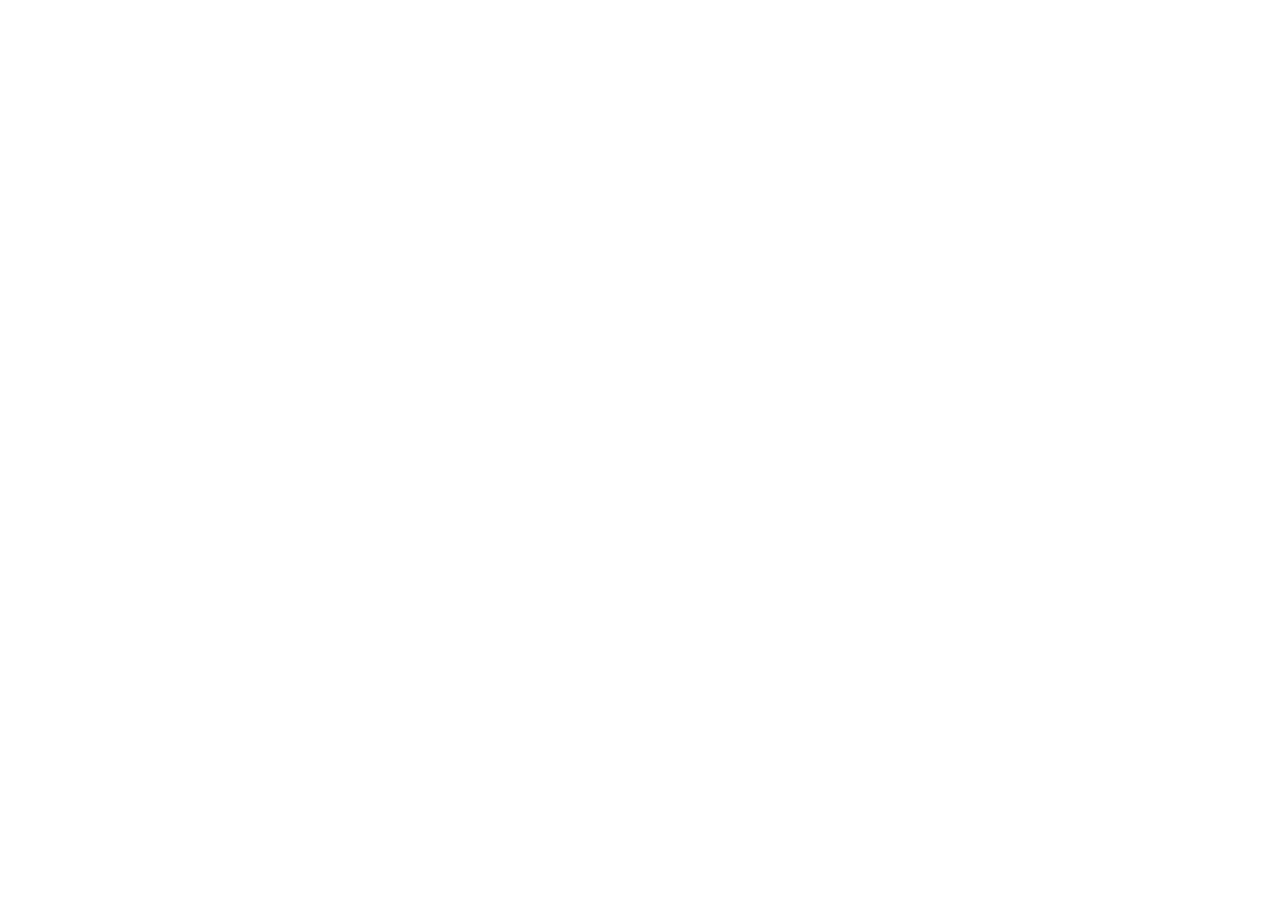
==== about.html @ 807f10e0 "Init:creation du depot,arborescence des fichiers,et structure HTML de base" ====
<!DOCTYPE html>
<html lang="fr">
<head>
<meta charset="UTF-8">
<meta name="viewport" content="width=device-width, initial-scale=1.0">
<title>AfriTalent — About</title>
<!-- Bootstrap 5 via CDN : feuille de style -->
<link
href="https://cdn.jsdelivr.net/npm/bootstrap@5.3.0/dist/css/bootstrap.min.css"
rel="stylesheet">
<!-- Votre feuille de style personnelle -->
<link rel="stylesheet" href="css/style.css">
</head>
<body>
<!-- Le contenu de la page sera ajoute ici -->
<!-- Bootstrap 5 via CDN : script JavaScript -->
<script
src="https://cdn.jsdelivr.net/npm/bootstrap@5.3.0/dist/js/bootstrap.bundle.min.js"
></script>
<!-- Votre script JavaScript -->
<script src="js/main.js"></script>
</body>
</html>
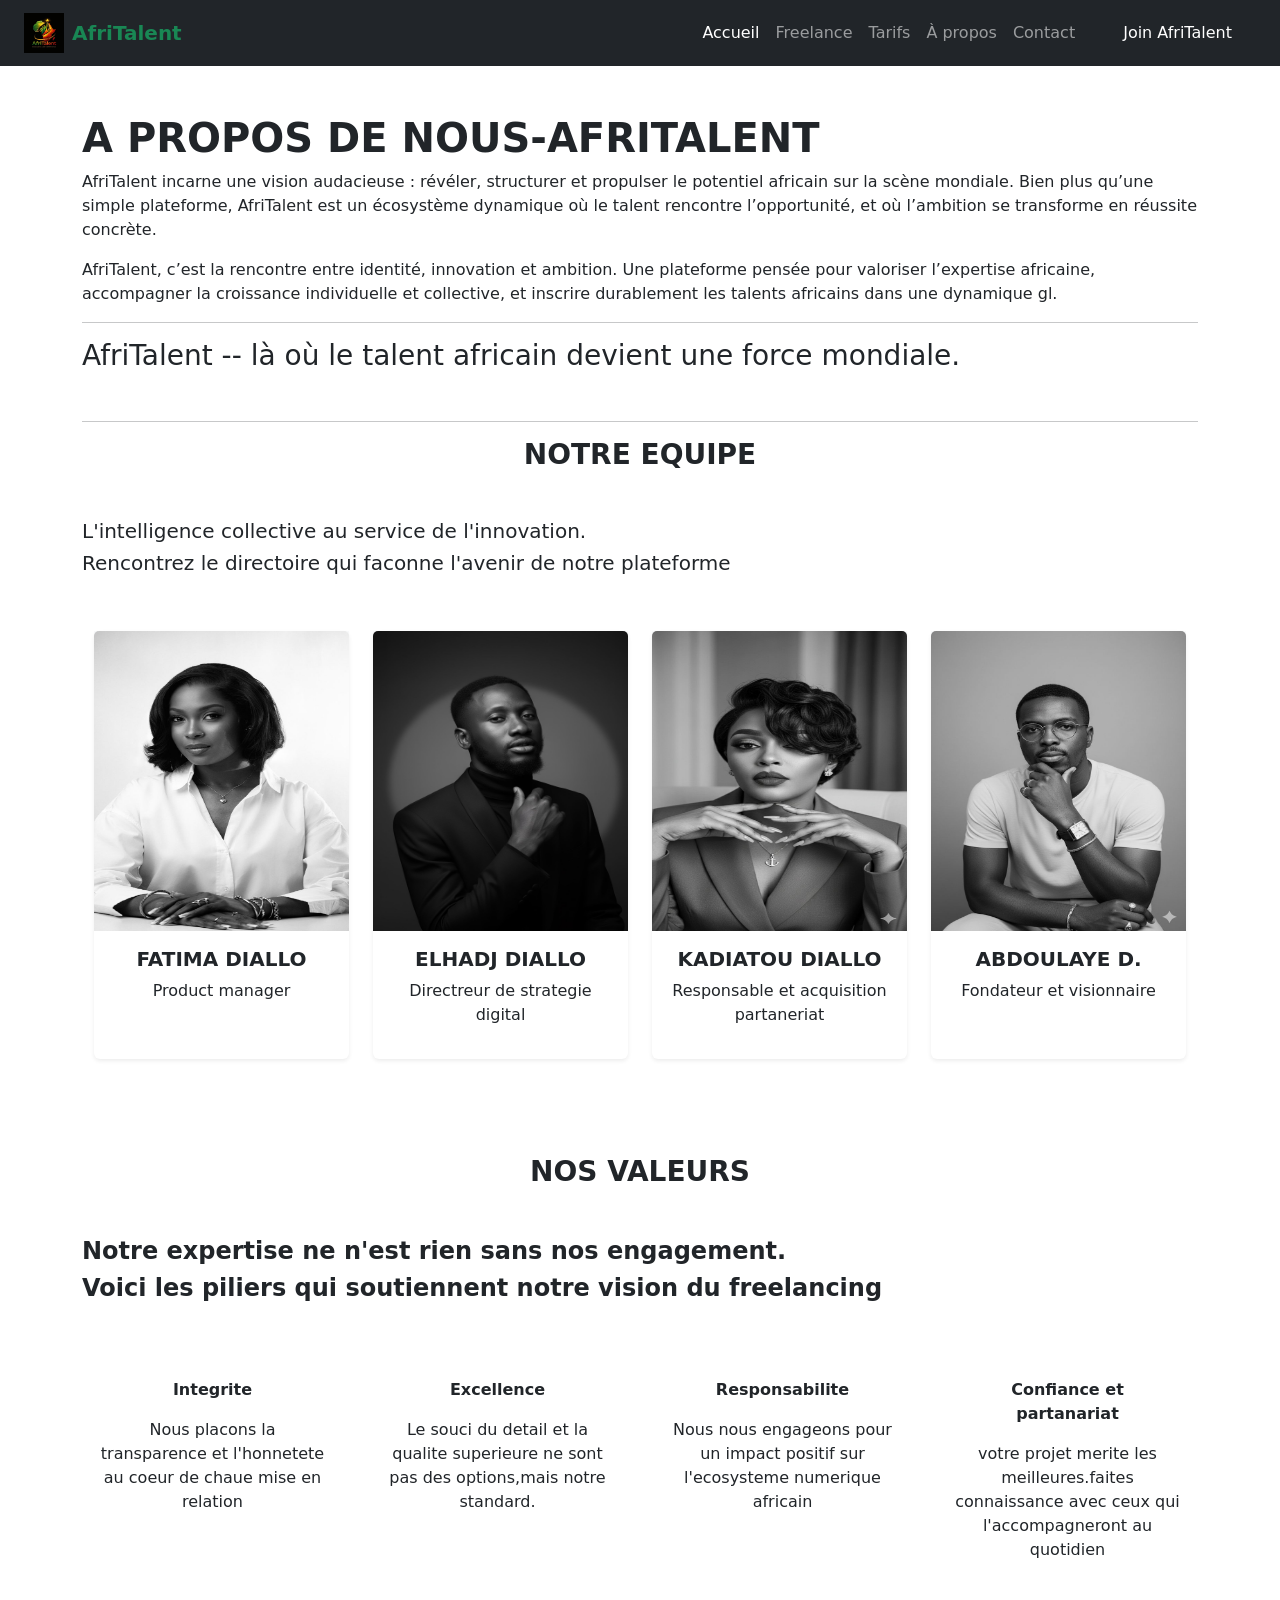
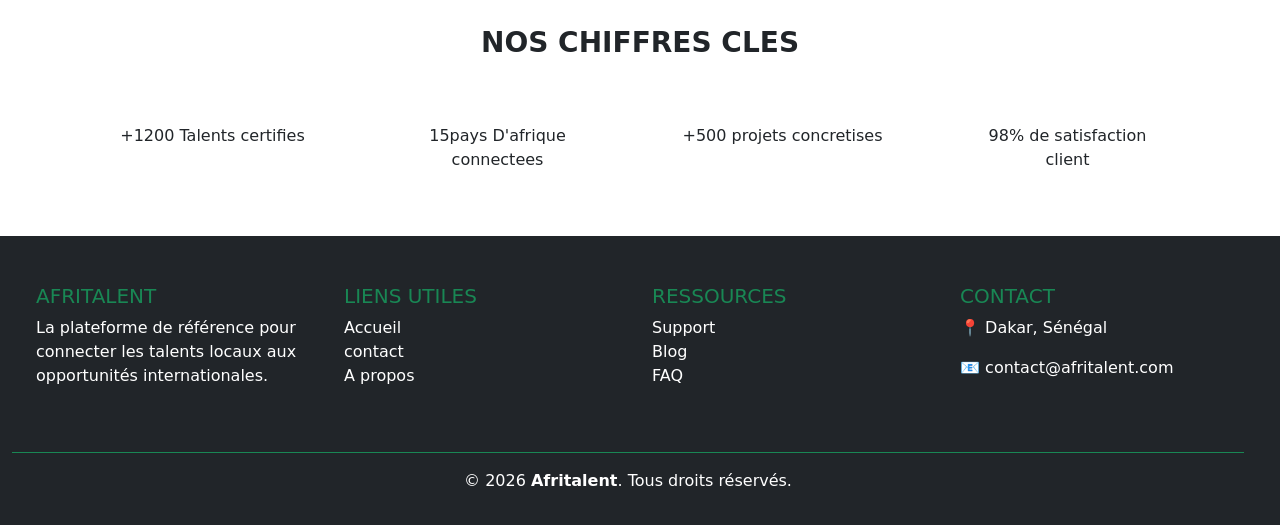
==== commit 00610fca: "HTML : structure complète des 5 pages avec sections et contenu texte" ====
--- a/about.html
+++ b/about.html
@@ -1,23 +1,290 @@
-<!DOCTYPE html>
+<!doctype html>
 <html lang="fr">
-<head>
-<meta charset="UTF-8">
-<meta name="viewport" content="width=device-width, initial-scale=1.0">
-<title>AfriTalent — About</title>
-<!-- Bootstrap 5 via CDN : feuille de style -->
-<link
-href="https://cdn.jsdelivr.net/npm/bootstrap@5.3.0/dist/css/bootstrap.min.css"
-rel="stylesheet">
-<!-- Votre feuille de style personnelle -->
-<link rel="stylesheet" href="css/style.css">
-</head>
-<body>
-<!-- Le contenu de la page sera ajoute ici -->
-<!-- Bootstrap 5 via CDN : script JavaScript -->
-<script
-src="https://cdn.jsdelivr.net/npm/bootstrap@5.3.0/dist/js/bootstrap.bundle.min.js"
-></script>
-<!-- Votre script JavaScript -->
-<script src="js/main.js"></script>
-</body>
-</html>+  <head>
+    <meta charset="UTF-8" />
+    <meta name="viewport" content="width=device-width, initial-scale=1.0" />
+    <title>AfriTalent — About</title>
+    <!-- Bootstrap 5 via CDN : feuille de style -->
+    <link
+      href="https://cdn.jsdelivr.net/npm/bootstrap@5.3.0/dist/css/bootstrap.min.css"
+      rel="stylesheet"
+    />
+    <!-- Votre feuille de style personnelle -->
+    <link rel="stylesheet" href="css/style.css" />
+  </head>
+  <body>
+    <!-- Le contenu de la page sera ajoute ici -->
+    <nav class="navbar navbar-expand-lg navbar-dark bg-dark">
+      <div class="container-fluid px-4">
+        <a class="navbar-brand d-flex align-items-center" href="#">
+          <img
+            src="images/F.jpg.jpeg"
+            alt="Logo"
+            width="40"
+            height="40"
+            class="d-inline-block align-text-top me-2"
+          />
+          <span class="fw-bold text-success">AfriTalent</span>
+        </a>
+
+        <button
+          class="navbar-toggler"
+          type="button"
+          data-bs-toggle="collapse"
+          data-bs-target="#navbarNav"
+          aria-controls="navbarNav"
+          aria-expanded="false"
+          aria-label="Toggle navigation"
+        >
+          <span class="navbar-toggler-icon"></span>
+        </button>
+
+        <div
+          class="collapse navbar-collapse justify-content-end"
+          id="navbarNav"
+        >
+          <ul class="navbar-nav">
+            <li class="nav-item">
+              <a class="nav-link active" href="index.html">Accueil</a>
+            </li>
+            <li class="nav-item">
+              <a class="nav-link" href="freelances.html">Freelance</a>
+            </li>
+            <li class="nav-item">
+              <a class="nav-link" href="tarifs.html">Tarifs</a>
+            </li>
+            <li class="nav-item">
+              <a class="nav-link" href="about.html">À propos</a>
+            </li>
+            <li class="nav-item">
+              <a class="nav-link" href="contact.html">Contact</a>
+            </li>
+            <li class="nav-item">
+              <a
+                class="nav-link btn btn-success text-white ms-lg-3 px-4"
+                href="contact.html"
+                >Join AfriTalent</a
+              >
+            </li>
+          </ul>
+        </div>
+      </div>
+    </nav>
+    <div class="container py-5">
+      <h1 class="fw-bold">A PROPOS DE NOUS-AFRITALENT</h1>
+      <p>
+        AfriTalent incarne une vision audacieuse : révéler, structurer et
+        propulser le potentiel africain sur la scène mondiale. Bien plus qu’une
+        simple plateforme, AfriTalent est un écosystème dynamique où le talent
+        rencontre l’opportunité, et où l’ambition se transforme en réussite
+        concrète.
+      </p>
+      <p>
+        AfriTalent, c’est la rencontre entre identité, innovation et ambition.
+        Une plateforme pensée pour valoriser l’expertise africaine, accompagner
+        la croissance individuelle et collective, et inscrire durablement les
+        talents africains dans une dynamique gl.
+      </p>
+      <hr />
+      <h3 class="mb-5">
+        AfriTalent -- là où le talent africain devient une force mondiale.
+      </h3>
+      <hr />
+      <h3 class="fw-bold mb-5 text-center">NOTRE EQUIPE</h3>
+      <h5>L'intelligence collective au service de l'innovation.</h5>
+      <h5>Rencontrez le directoire qui faconne l'avenir de notre plateforme</h5>
+      <div class="container py-5">
+        <div class="row row-cols-1 row-cols-md-2 row-cols-lg-4 g-4">
+          <div class="col text-center">
+            <div class="card h-100 border-0 shadow-sm">
+              <div class="bg-light" style="height: 300px">
+                <img src="images/k4.jpg" class="card-img-top h-100 w-100" />
+              </div>
+              <div class="card-body">
+                <h5 class="card-title fw-bold text-uppercase">FATIMA DIALLO</h5>
+                <p class="card-text">Product manager</p>
+                <div class="d-flex justify-content-center gap-3">
+                  <a href="#" class="text-dark"
+                    ><i class="bi bi-linkedin"></i
+                  ></a>
+                  <a href="#" class="text-dark"
+                    ><i class="bi bi-twitter-x"></i
+                  ></a>
+                </div>
+              </div>
+            </div>
+          </div>
+
+          <div class="col text-center">
+            <div class="card h-100 border-0 shadow-sm">
+              <div class="bg-light" style="height: 300px">
+                <img src="images/i5.jpg" class="card-img-top h-100 w-100" />
+              </div>
+              <div class="card-body">
+                <h5 class="card-title fw-bold text-uppercase">Elhadj Diallo</h5>
+                <p class="card-text">Directreur de strategie digital</p>
+                <div class="d-flex justify-content-center gap-3">
+                  <a href="#" class="text-dark"
+                    ><i class="bi bi-linkedin"></i
+                  ></a>
+                  <a href="#" class="text-dark"><i class="bi bi-github"></i></a>
+                </div>
+              </div>
+            </div>
+          </div>
+
+          <div class="col text-center">
+            <div class="card h-100 border-0 shadow-sm">
+              <div class="bg-light" style="height: 300px">
+                <img src="images/f2.jpg" class="card-img-top h-100 w-100" />
+              </div>
+              <div class="card-body">
+                <h5 class="card-title fw-bold text-uppercase">
+                  KADIATOU DIALLO
+                </h5>
+                <p class="card-text">Responsable et acquisition partaneriat</p>
+                <div class="d-flex justify-content-center gap-3">
+                  <a href="#" class="text-dark"
+                    ><i class="bi bi-linkedin"></i
+                  ></a>
+                  <a href="#" class="text-dark"
+                    ><i class="bi bi-instagram"></i
+                  ></a>
+                </div>
+              </div>
+            </div>
+          </div>
+
+          <div class="col text-center">
+            <div class="card h-100 border-0 shadow-sm">
+              <div class="bg-light" style="height: 300px">
+                <img
+                  src="images/j2.jpg"
+                  class="card-img-top h-100 w-100"
+                  alt=""
+                />
+              </div>
+              <div class="card-body">
+                <h5 class="card-title fw-bold text-uppercase">ABDOULAYE D.</h5>
+                <p class="card-text">Fondateur et visionnaire</p>
+                <div class="d-flex justify-content-center gap-3">
+                  <a href="#" class="text-dark"
+                    ><i class="bi bi-linkedin"></i
+                  ></a>
+                  <a href="#" class="text-dark"><i class="bi bi-globe"></i></a>
+                </div>
+              </div>
+            </div>
+          </div>
+        </div>
+      </div>
+    </div>
+    <div class="container">
+      <h3 class="fw-bold mb-5 text-center">NOS VALEURS</h3>
+      <h4 class="fw-bold">
+        Notre expertise ne n'est rien sans nos engagement.
+      </h4>
+      <h4 class="fw-bold pb-5">
+        Voici les piliers qui soutiennent notre vision du freelancing
+      </h4>
+    </div>
+    <div class="container pt-1">
+      <div class="container overflow-hidden text-center">
+        <div class="row gx-5">
+          <div class="col">
+            <div class="p-3 fw-bold">Integrite</div>
+            <p>
+              Nous placons la transparence et l'honnetete au coeur de chaue mise
+              en relation
+            </p>
+          </div>
+          <div class="col">
+            <div class="p-3 fw-bold">Excellence</div>
+            <p>
+              Le souci du detail et la qualite superieure ne sont pas des
+              options,mais notre standard.
+            </p>
+          </div>
+          <div class="col">
+            <div class="p-3 fw-bold">Responsabilite</div>
+            <p>
+              Nous nous engageons pour un impact positif sur l'ecosysteme
+              numerique africain
+            </p>
+          </div>
+          <div class="col">
+            <div class="p-3 fw-bold">Confiance et partanariat</div>
+            <p>
+              votre projet merite les meilleures.faites connaissance avec ceux
+              qui l'accompagneront au quotidien
+            </p>
+          </div>
+        </div>
+      </div>
+    </div>
+    <div class="container py-5">
+      <h3 class="fw-bold mb-5 text-center">NOS CHIFFRES CLES</h3>
+      <div class="container overflow-hidden text-center">
+        <div class="row gx-5">
+          <div class="col">
+            <div class="p-3">+1200 Talents certifies</div>
+          </div>
+          <div class="col">
+            <div class="p-3">15pays D'afrique connectees</div>
+          </div>
+          <div class="col">
+            <div class="p-3">+500 projets concretises</div>
+          </div>
+          <div class="col">
+            <div class="p-3">98% de satisfaction client</div>
+          </div>
+        </div>
+      </div>
+    </div>
+    <footer class="container-fluid bg-dark text-white pt-5 pb-3">
+    
+    <div class="row px-4"> <div class="col-md-3 mb-4">
+            <h5 class="text-uppercase text-success font-weight-bold">Afritalent</h5>
+            <p>La plateforme de référence pour connecter les talents locaux aux opportunités internationales.</p>
+        </div>
+
+        <div class="col-md-3 mb-4">
+            <h5 class="text-uppercase text-success font-weight-bold">Liens utiles</h5>
+            <ul class="list-unstyled">
+                <li><a href="index.html" class="text-white text-decoration-none">Accueil</a></li>
+                <li><a href="contact.html" class="text-white text-decoration-none">contact</a></li>
+                <li><a href="about.html" class="text-white text-decoration-none">A propos</a></li>
+            </ul>
+        </div>
+
+        <div class="col-md-3 mb-4">
+            <h5 class="text-uppercase text-success font-weight-bold">Ressources</h5>
+            <ul class="list-unstyled">
+                <li><a href="#" class="text-white text-decoration-none">Support</a></li>
+                <li><a href="#" class="text-white text-decoration-none">Blog</a></li>
+                <li><a href="#" class="text-white text-decoration-none">FAQ</a></li>
+            </ul>
+        </div>
+
+        <div class="col-md-3 mb-4">
+            <h5 class="text-uppercase text-success font-weight-bold">Contact</h5>
+            <p>📍 Dakar, Sénégal</p>
+            <p>📧 contact@afritalent.com</p>
+             <div class="mt-4">
+        
+        </div>
+
+    </div>
+
+    <div class="row border-top border-success mt-4 pt-3">
+        <div class="col-12 text-center">
+            <p>© 2026 <strong>Afritalent</strong>. Tous droits réservés.</p>
+        </div>
+    </div>
+
+</footer>
+    <script src="https://cdn.jsdelivr.net/npm/bootstrap@5.3.0/dist/js/bootstrap.bundle.min.js"></script>
+    <!-- Votre script JavaScript -->
+    <script src="js/main.js"></script>
+  </body>
+</html>
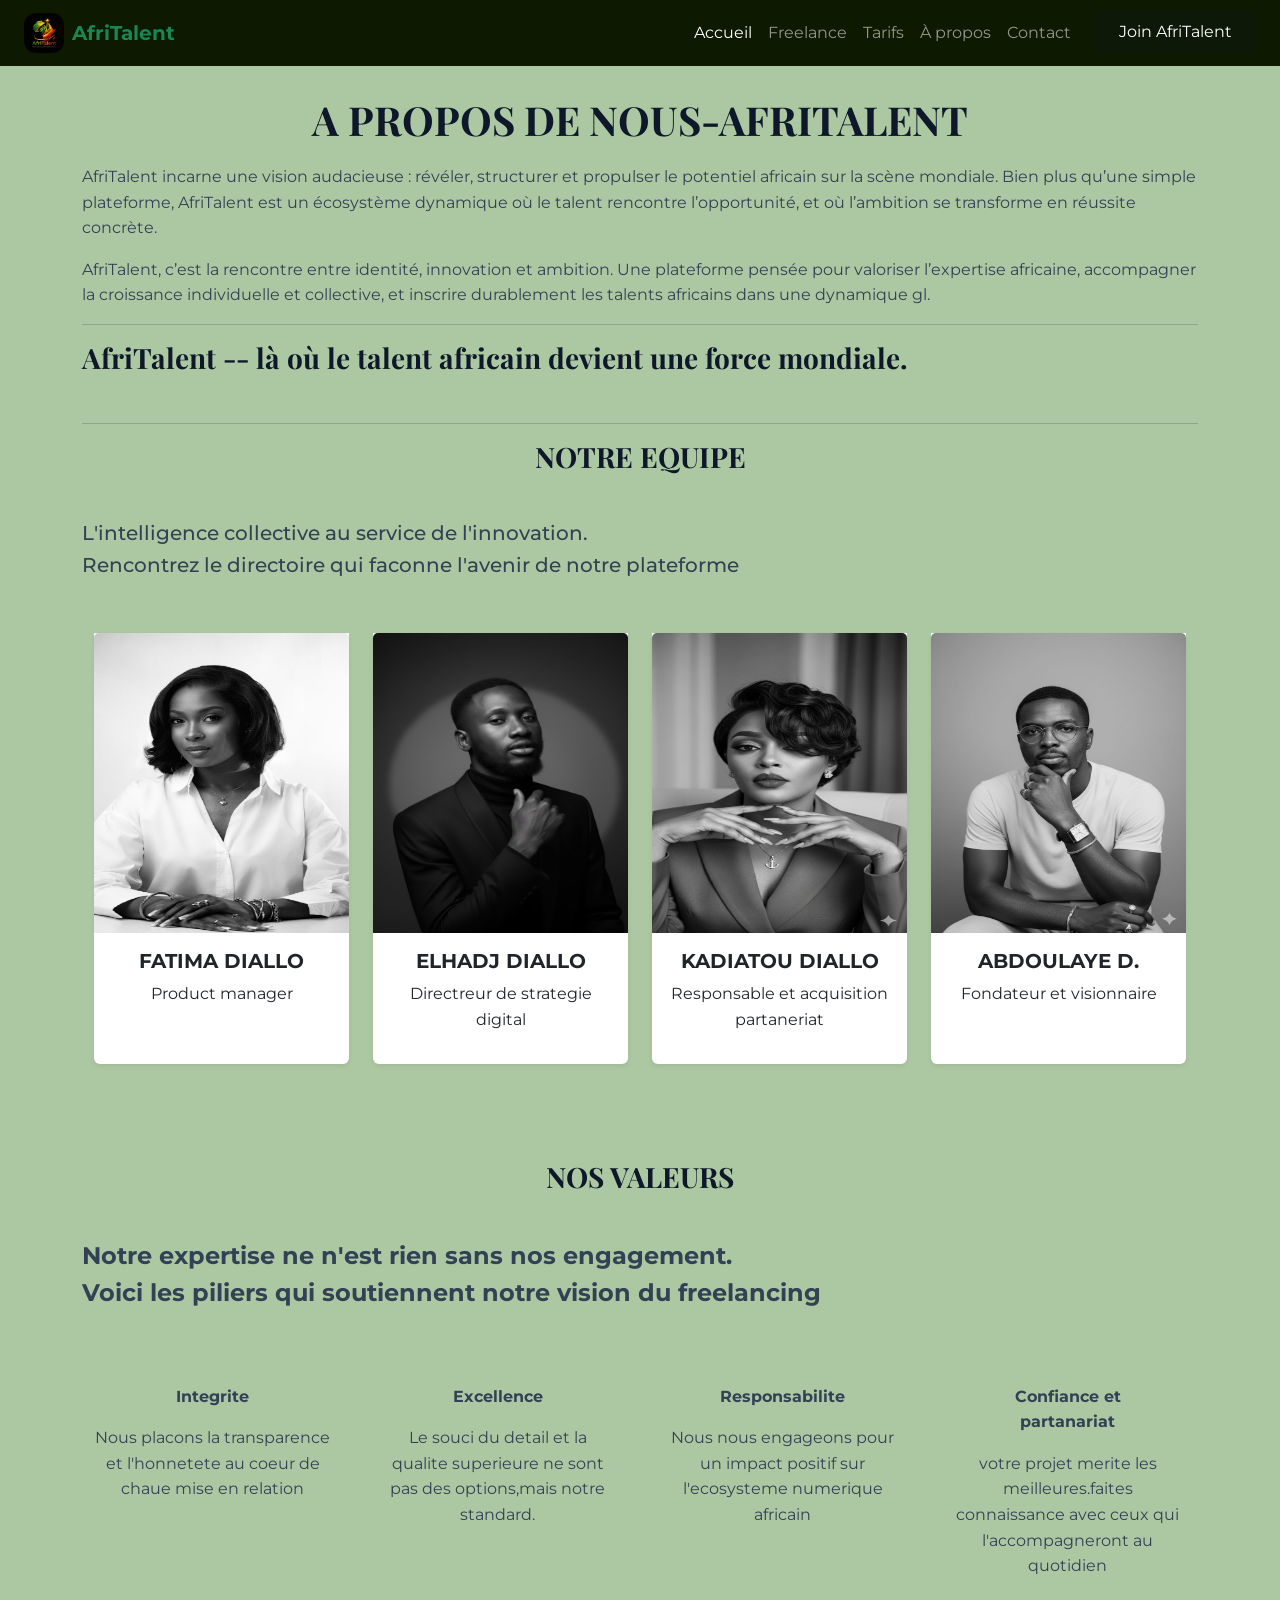
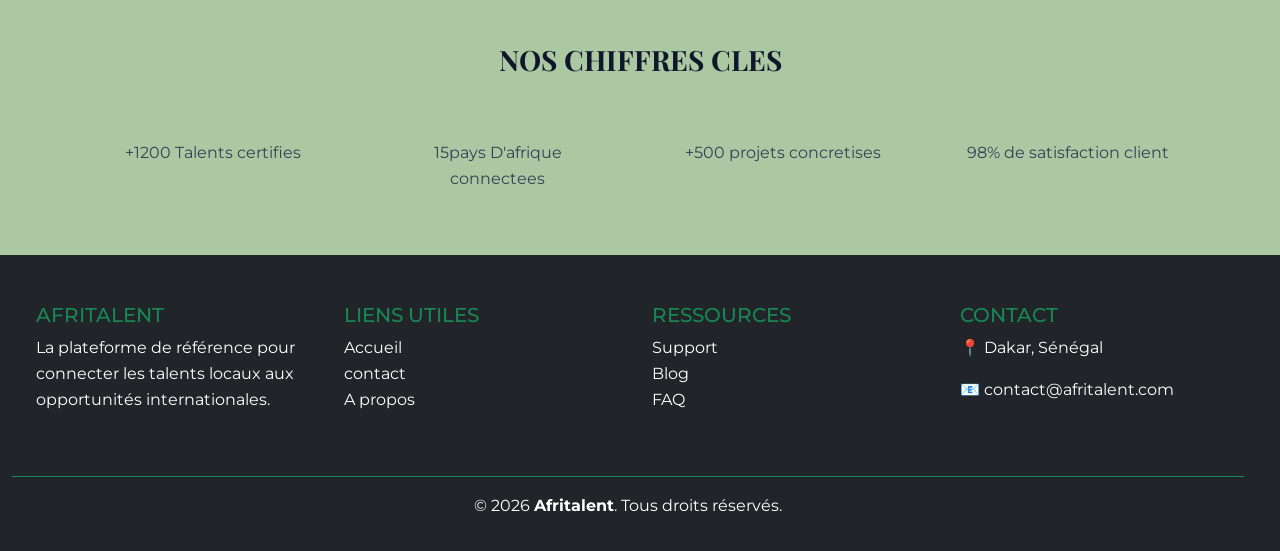
==== commit f53bb4e4: "CSS : variables, typographie, layout général et styles de base" ====
--- a/about.html
+++ b/about.html
@@ -14,7 +14,7 @@
   </head>
   <body>
     <!-- Le contenu de la page sera ajoute ici -->
-    <nav class="navbar navbar-expand-lg navbar-dark bg-dark">
+    <nav class="navbar navbar-expand-lg navbar-dark bg-dark fixed-top">
       <div class="container-fluid px-4">
         <a class="navbar-brand d-flex align-items-center" href="#">
           <img
@@ -71,7 +71,7 @@
       </div>
     </nav>
     <div class="container py-5">
-      <h1 class="fw-bold">A PROPOS DE NOUS-AFRITALENT</h1>
+      <h1 class="fw-bold  pt-5 text-center">A PROPOS DE NOUS-AFRITALENT</h1>
       <p>
         AfriTalent incarne une vision audacieuse : révéler, structurer et
         propulser le potentiel africain sur la scène mondiale. Bien plus qu’une
--- a/css/style.css
+++ b/css/style.css
@@ -0,0 +1,46 @@
+@import url("https://fonts.googleapis.com/css2?family=Playfair+Display:ital,wght@0,400..900;1,400..900&family=Playfair:ital,opsz,wght@0,5..1200,300..900;1,5..1200,300..900&display=swap");
+@import url("https://fonts.googleapis.com/css2?family=Inter:ital,opsz,wght@0,14..32,100..900;1,14..32,100..900&family=Montserrat:ital,wght@0,100..900;1,100..900&family=Playfair+Display:ital,wght@0,400..900;1,400..900&family=Playfair:ital,opsz,wght@0,5..1200,300..900;1,5..1200,300..900&display=swap");
+:root {
+  --font-titre: "Playfair Display";
+  --font-corps: "Montserrat";
+  --primary-color: #0f172a;
+  --accent-color: #d4af37;
+  --bg-light: #acc8a2;
+  --text-main: #334155;
+
+  --spacing: 20px;
+  --radius: 12px;
+}
+* {
+  margin: 0;
+  padding: 0;
+  box-sizing: border-box;
+}
+
+body {
+  font-family: var(--font-corps);
+  background-color: var(--bg-light);
+  color: var(--text-main);
+  line-height: 1.6;
+}
+
+h1,
+h2,
+h3 {
+  font-family: var(--font-titre);
+  color: var(--primary-color);
+  font-weight: 700;
+  margin-bottom: var(--spacing);
+}
+.navbar {
+  background-color: #0e1901 !important;
+  padding: 1;
+  box-shadow: var(--shadow-soft);
+  border-radius: 2;
+}
+.btn {
+  background-color: #0d1809;
+}
+.navbar-brand img {
+  border-radius: 12px;
+}
